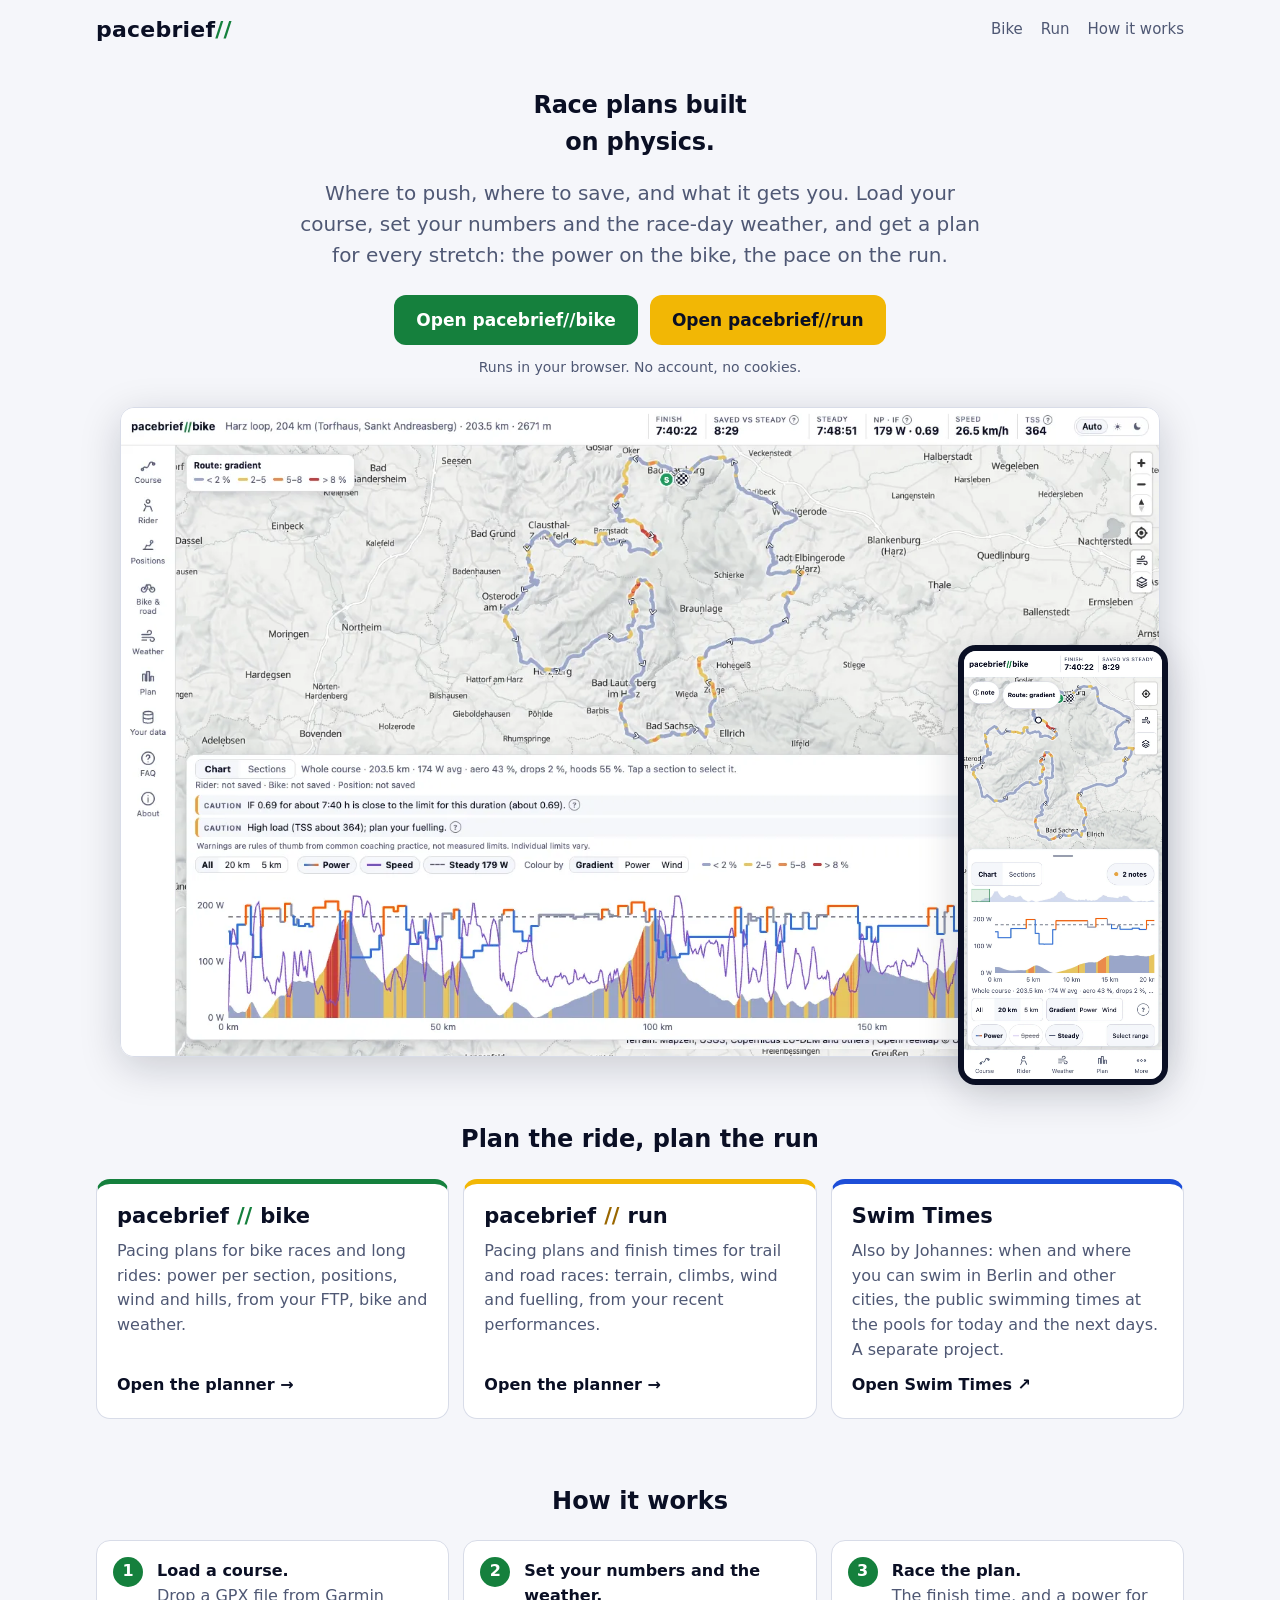
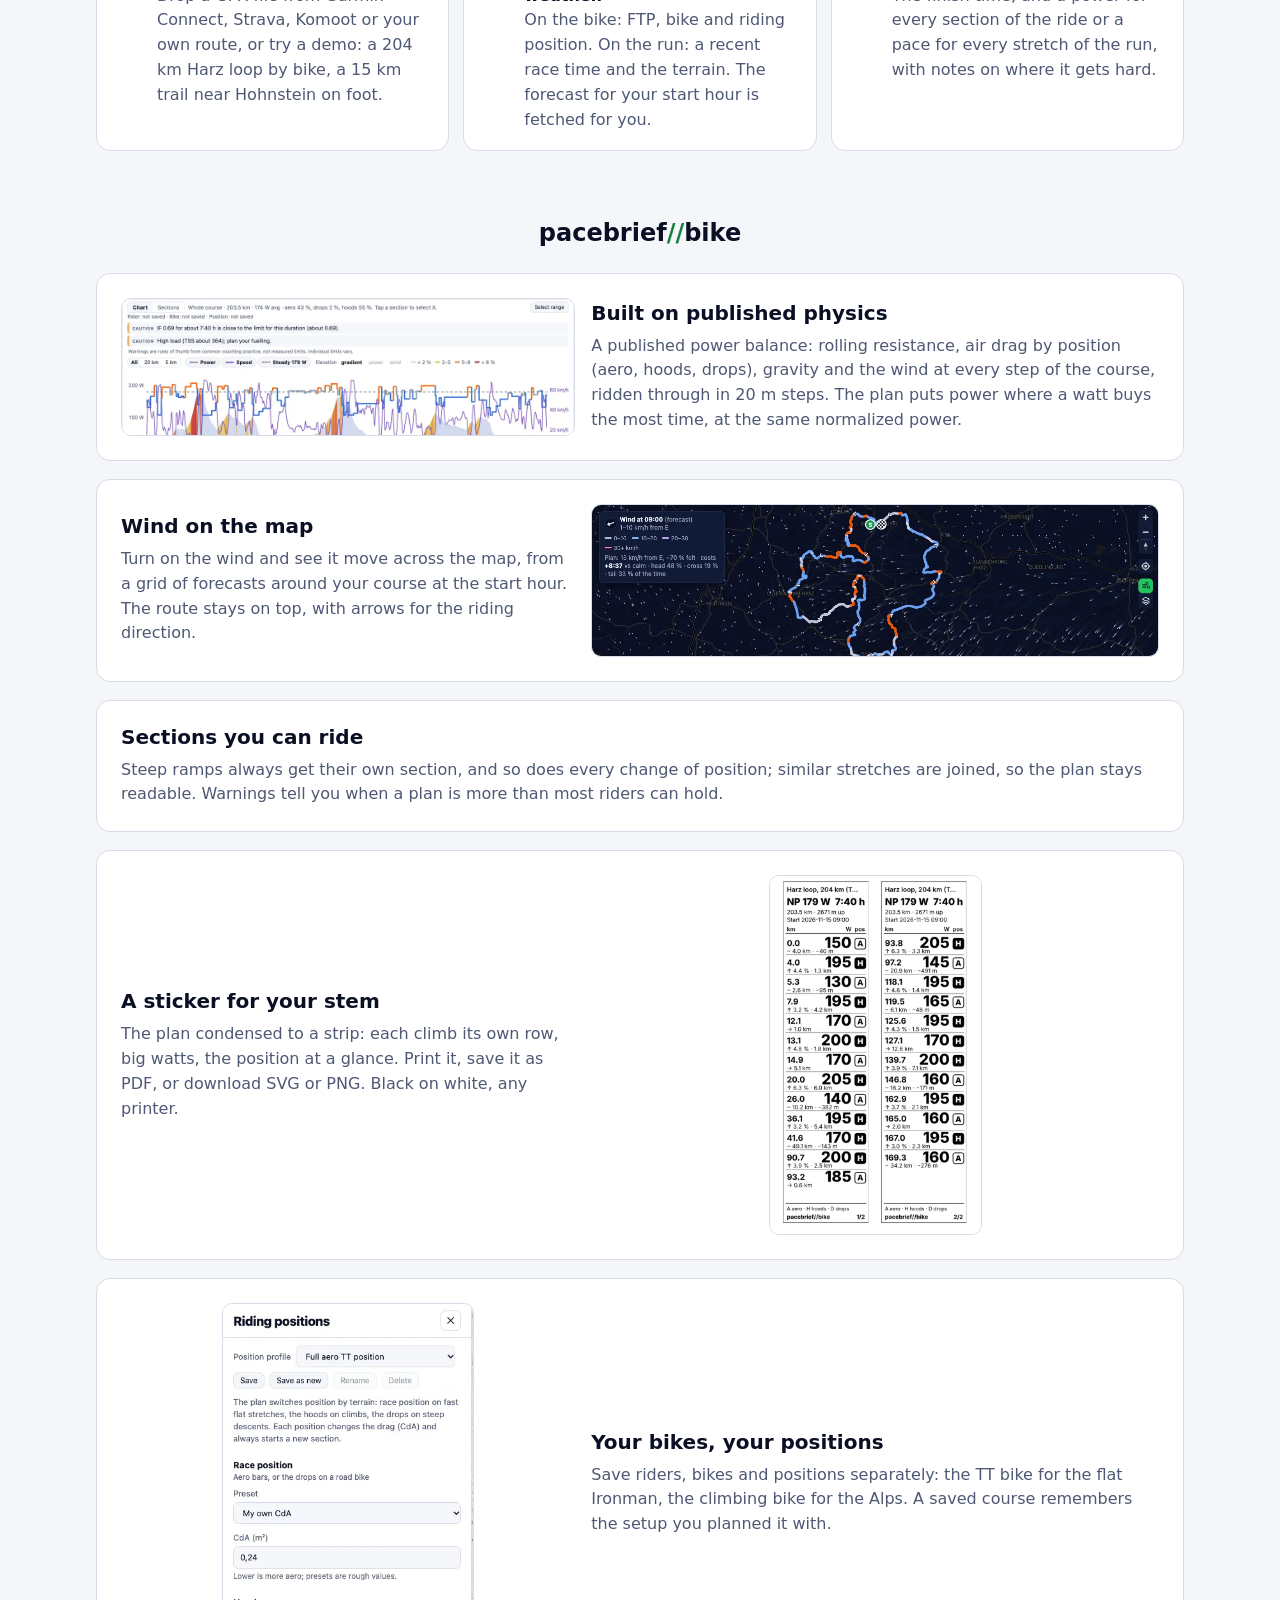
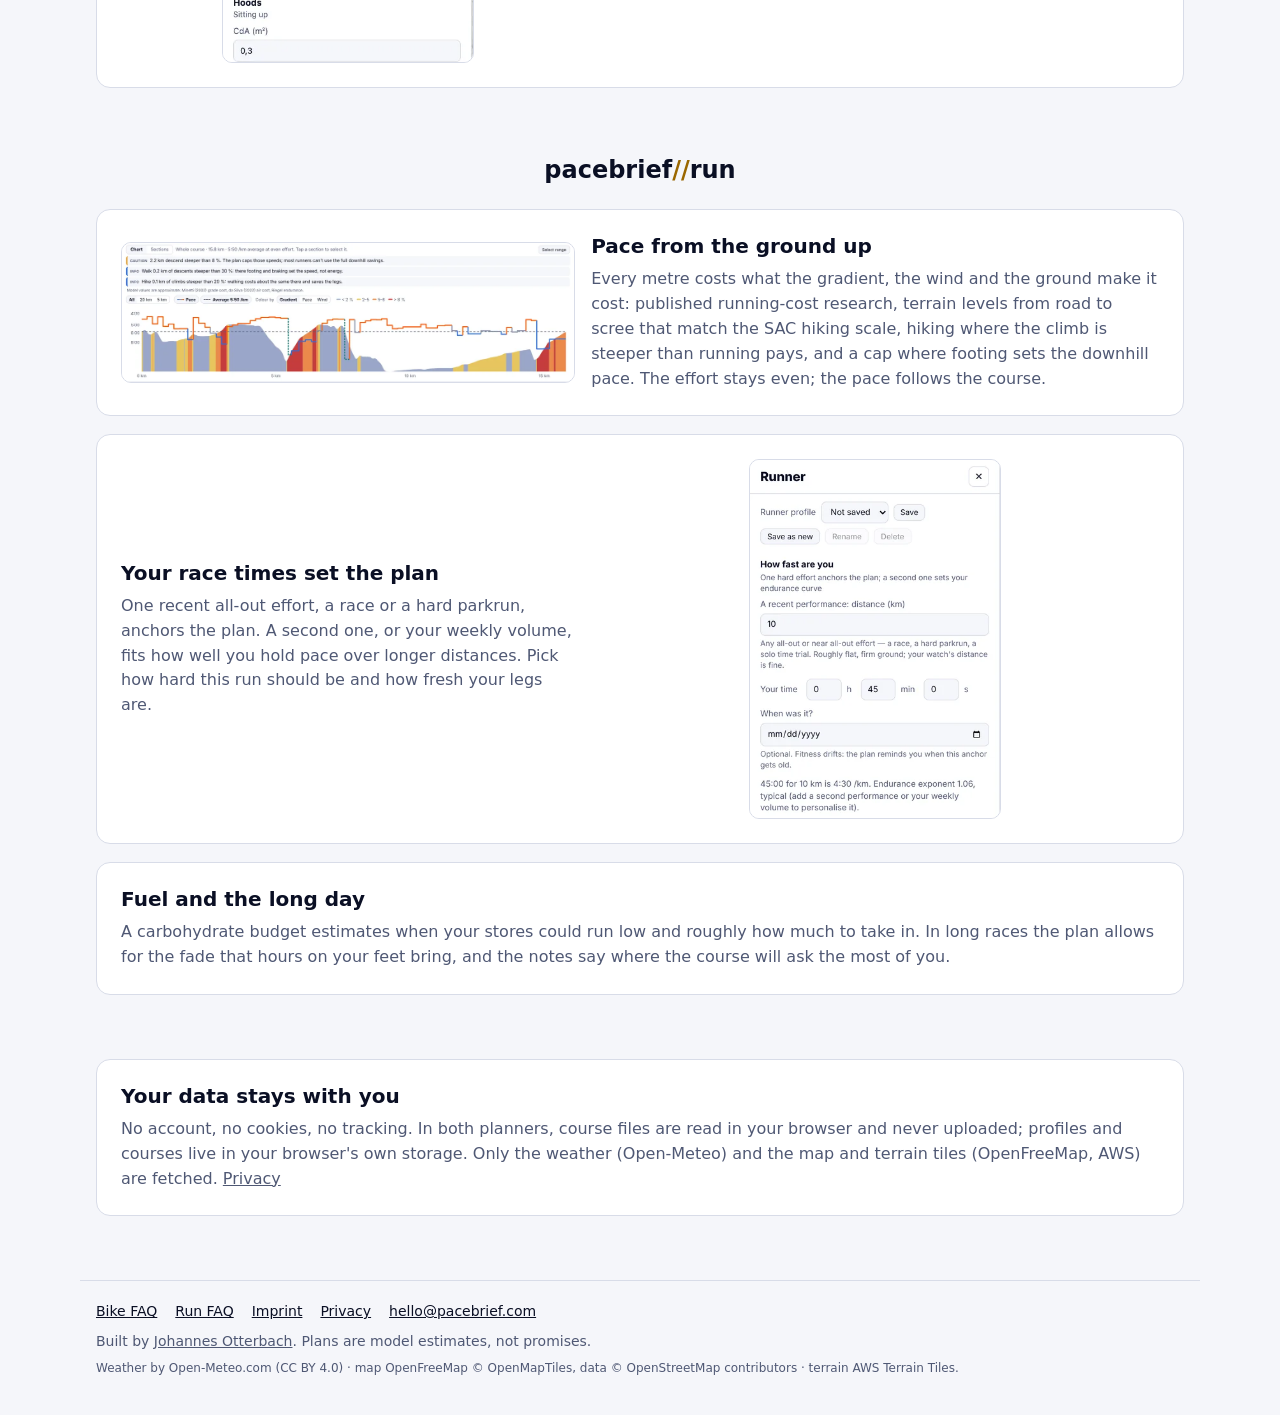
==== index.html @ e65656ad "Site 2026-11-12 (462224b)" ====
<!doctype html> <html lang="en"> <head> <meta charset="utf-8"> <meta name="viewport" content="width=device-width,initial-scale=1"> <title>Pacebrief: race plans built on physics</title> <meta http-equiv="Content-Security-Policy" content="default-src 'self'; script-src 'self'; style-src 'self' 'unsafe-inline'; img-src 'self' data:; font-src 'self'; object-src 'none'; base-uri 'self'; form-action 'self'"> <script src="shared/boot.js" data-page="landing"></script> <meta name="description" content="Pacebrief turns a course file, your numbers and the race-day weather into a pacing plan: where to push, where to save, and the finish time that gives. Runs in your browser; no account."> <meta property="og:type" content="website"> <meta property="og:title" content="Pacebrief: race plans built on physics"> <meta property="og:description" content="Where to push, where to save, and what it gets you. Pacing planners for bike races and for trail and road runs, in your browser."> <meta property="og:image" content="landing-page/img/hero-bike.webp"> <meta property="og:image:width" content="1440"> <meta property="og:image:height" content="900"> <meta name="theme-color" content="#0a0f24"> <link rel="icon" href="data:image/svg+xml,%3Csvg xmlns='http://www.w3.org/2000/svg' viewBox='0 0 32 32'%3E%3Crect width='32' height='32' rx='7' fill='%230a0f24'/%3E%3Cpath d='M9 25 15 7M17 25 23 7' stroke='%2322c55e' stroke-width='4' stroke-linecap='round'/%3E%3C/svg%3E"> <link rel="stylesheet" href="landing-page/landing.css"> </head> <body> <header class="top"> <a class="mark" href="index.html" aria-label="Pacebrief home">pacebrief<span class="s1">/</span><span class="s2">/</span></a> <nav aria-label="Apps"> <a href="bike/">Bike</a> <a href="run/">Run</a> <a href="#how">How it works</a> </nav> </header> <main> <section class="hero"> <h1>Race plans built on physics.</h1> <p class="lead">Where to push, where to save, and what it gets you. Load your course, set your numbers and the race-day weather, and get a plan for every stretch: the power on the bike, the pace on the run.</p> <div class="cta"> <a class="btn bike" href="bike/?demo">Open pacebrief//bike</a> <a class="btn run" href="run/?demo">Open pacebrief//run</a> </div> <p class="fine">Runs in your browser. No account, no cookies.</p> <figure class="shot"> <img src="landing-page/img/hero-bike.webp" width="1440" height="900" alt="pacebrief//bike on a 204 km Harz loop: the route on the map coloured by planned power, and the elevation, power and speed chart below with two caution notes."> <img class="phone" src="landing-page/img/phone-bike.webp" width="780" height="1688" alt="The same plan on a phone: map above, chart below, tab bar at the bottom." loading="lazy"> </figure> </section> <section class="apps" aria-labelledby="apps-title"> <h2 id="apps-title">Plan the ride, plan the run</h2> <div class="cards"> <a class="card bike" href="bike/"> <span class="name">pacebrief<b>//</b>bike</span> <span>Pacing plans for bike races and long rides: power per section, positions, wind and hills, from your FTP, bike and weather.</span> <span class="go">Open the planner →</span> </a> <a class="card run" href="run/"> <span class="name">pacebrief<b>//</b>run</span> <span>Pacing plans and finish times for trail and road races: terrain, climbs, wind and fuelling, from your recent performances.</span> <span class="go">Open the planner →</span> </a> <a class="card swim" href="https://berlin-swim-times.johannesotterbach.com/" target="_blank" rel="noopener"> <span class="name">Swim Times</span> <span>Also by Johannes: when and where you can swim in Berlin and other cities, the public swimming times at the pools for today and the next days. A separate project.</span> <span class="go">Open Swim Times ↗</span> </a> </div> </section> <section class="how" id="how" aria-labelledby="how-title"> <h2 id="how-title">How it works</h2> <ol class="steps"> <li><b>Load a course.</b> Drop a GPX file from Garmin Connect, Strava, Komoot or your own route, or try a demo: a 204 km Harz loop by bike, a 15 km trail near Hohnstein on foot.</li> <li><b>Set your numbers and the weather.</b> On the bike: FTP, bike and riding position. On the run: a recent race time and the terrain. The forecast for your start hour is fetched for you.</li> <li><b>Race the plan.</b> The finish time, and a power for every section of the ride or a pace for every stretch of the run, with notes on where it gets hard.</li> </ol> </section> <section class="features" aria-labelledby="bike-title"> <h2 id="bike-title" class="app-title bike">pacebrief<b>//</b>bike</h2> <article class="feature"> <div><h3>Built on published physics</h3> <p>A published power balance: rolling resistance, air drag by position (aero, hoods, drops), gravity and the wind at every step of the course, ridden through in 20 m steps. The plan puts power where a watt buys the most time, at the same normalized power.</p></div> <img src="landing-page/img/feature-plan.webp" width="1096" height="330" alt="The plan drawer: notes about intensity and load above the elevation, power and speed chart." loading="lazy"> </article> <article class="feature"> <div><h3>Wind on the map</h3> <p>Turn on the wind and see it move across the map, from a grid of forecasts around your course at the start hour. The route stays on top, with arrows for the riding direction.</p></div> <img src="landing-page/img/feature-wind.webp" width="1124" height="300" alt="Animated wind trails over a dark map of the Harz loop, with the wind legend." loading="lazy"> </article> <article class="feature"> <div><h3>Sections you can ride</h3> <p>Steep ramps always get their own section, and so does every change of position; similar stretches are joined, so the plan stays readable. Warnings tell you when a plan is more than most riders can hold.</p></div> </article> <article class="feature"> <div><h3>A sticker for your stem</h3> <p>The plan condensed to a strip: each climb its own row, big watts, the position at a glance. Print it, save it as PDF, or download SVG or PNG. Black on white, any printer.</p></div> <img class="tall" src="landing-page/img/feature-sticker.webp" width="660" height="1120" alt="Two printed stem strips for the Harz loop with km, watts and position for each row." loading="lazy"> </article> <article class="feature"> <div><h3>Your bikes, your positions</h3> <p>Save riders, bikes and positions separately: the TT bike for the flat Ironman, the climbing bike for the Alps. A saved course remembers the setup you planned it with.</p></div> <img class="tall" src="landing-page/img/feature-profiles.webp" width="392" height="560" alt="The riding positions panel with a saved position picker and the CdA fields." loading="lazy"> </article> </section> <section class="features" aria-labelledby="run-title"> <h2 id="run-title" class="app-title run">pacebrief<b>//</b>run</h2> <article class="feature"> <div><h3>Pace from the ground up</h3> <p>Every metre costs what the gradient, the wind and the ground make it cost: published running-cost research, terrain levels from road to scree that match the SAC hiking scale, hiking where the climb is steeper than running pays, and a cap where footing sets the downhill pace. The effort stays even; the pace follows the course.</p></div> <img src="landing-page/img/feature-run-plan.webp" width="1096" height="337" alt="The run plan for the 15 km Hohnstein trail: notes about steep descents and short hikes above the pace and elevation chart." loading="lazy"> </article> <article class="feature"> <div><h3>Your race times set the plan</h3> <p>One recent all-out effort, a race or a hard parkrun, anchors the plan. A second one, or your weekly volume, fits how well you hold pace over longer distances. Pick how hard this run should be and how fresh your legs are.</p></div> <img class="tall" src="landing-page/img/feature-run-runner.webp" width="392" height="560" alt="The runner panel: a recent 10 km performance in 45 minutes, and the field for a second performance." loading="lazy"> </article> <article class="feature"> <div><h3>Fuel and the long day</h3> <p>A carbohydrate budget estimates when your stores could run low and roughly how much to take in. In long races the plan allows for the fade that hours on your feet bring, and the notes say where the course will ask the most of you.</p></div> </article> </section> <section class="features" aria-label="Privacy"> <article class="feature"> <div><h3>Your data stays with you</h3> <p>No account, no cookies, no tracking. In both planners, course files are read in your browser and never uploaded; profiles and courses live in your browser's own storage. Only the weather (Open-Meteo) and the map and terrain tiles (OpenFreeMap, AWS) are fetched. <a href="privacy.html">Privacy</a></p></div> </article> </section> </main> <footer class="foot"> <nav aria-label="More"> <a href="bike/#faq">Bike FAQ</a> <a href="run/#faq">Run FAQ</a> <a href="imprint.html">Imprint</a> <a href="privacy.html">Privacy</a> <a href="mailto:hello@pacebrief.com">hello@pacebrief.com</a> </nav> <p>Built by <a href="https://johannesotterbach.com/">Johannes Otterbach</a>. Plans are model estimates, not promises.</p> <p class="credits">Weather by Open-Meteo.com (CC BY 4.0) · map OpenFreeMap © OpenMapTiles, data © OpenStreetMap contributors · terrain AWS Terrain Tiles.</p> </footer> </body> </html>
---- landing-page/landing.css ----
:root{--bg:#0a0f24;--panel:#121a36;--line:#26305a;--text:#eef1f8;--muted:#a3acc8;--bike:#22c55e;--on-bike:#0a0f24;--run:#f5c518;--on-run:#0a0f24;--run-text:#f5c518;--swim:#60a5fa;--shadow:0 10px 40px rgba(0, 0, 0, 0.45);color-scheme:dark}@media (prefers-color-scheme:light){:root:not([data-theme=dark]){--bg:#f5f6fa;--panel:#ffffff;--line:#d8dce8;--text:#0a0f24;--muted:#4f5874;--bike:#15803d;--on-bike:#ffffff;--run:#f2b705;--on-run:#0a0f24;--run-text:#9a6700;--swim:#1d4ed8;--shadow:0 10px 40px rgba(10, 15, 36, 0.18);color-scheme:light}}:root[data-theme=light]{--bg:#f5f6fa;--panel:#ffffff;--line:#d8dce8;--text:#0a0f24;--muted:#4f5874;--bike:#15803d;--on-bike:#ffffff;--run:#f2b705;--on-run:#0a0f24;--run-text:#9a6700;--swim:#1d4ed8;--shadow:0 10px 40px rgba(10, 15, 36, 0.18);color-scheme:light}*{box-sizing:border-box}html{-webkit-text-size-adjust:100%}body{margin:0;background:var(--bg);color:var(--text);font:16px/1.55 Inter,system-ui,-apple-system,"Segoe UI",Roboto,sans-serif}a{color:inherit}img{max-width:100%;height:auto;display:block}.foot,.top,main{max-width:1120px;margin:0 auto;padding:0 16px}.top{display:flex;align-items:center;justify-content:space-between;gap:16px;padding-top:18px;padding-bottom:18px}.mark{font:800 22px/1 "Inter Tight",Inter,system-ui,sans-serif;text-decoration:none;letter-spacing:.01em}.mark .s1,.mark .s2{color:var(--bike)}.top nav{display:flex;gap:18px;font-size:15px}.top nav a{text-decoration:none;color:var(--muted)}.top nav a:hover{color:var(--text)}.hero{text-align:center;padding:28px 0 8px}h1{margin:0 auto 16px;max-width:14ch;letter-spacing:-.01em}.lead{font-size:clamp(17px, 2.4vw, 20px);color:var(--muted);max-width:44rem;margin:0 auto 24px}.cta{display:flex;flex-wrap:wrap;justify-content:center;gap:12px}.btn{display:inline-flex;align-items:center;gap:8px;min-height:48px;padding:12px 22px;border-radius:12px;font-weight:700;text-decoration:none;font-size:17px}.btn.bike{background:var(--bike);color:var(--on-bike)}.btn.run{background:var(--run);color:var(--on-run)}.btn small,.card small{font-size:11px;font-weight:700;text-transform:uppercase;letter-spacing:.06em;border:1.5px solid currentColor;border-radius:999px;padding:1px 7px}.btn:hover{filter:brightness(1.06)}.btn:focus-visible,.card:focus-visible,a:focus-visible{outline:3px solid var(--swim);outline-offset:3px}.fine{font-size:14px;color:var(--muted);margin:12px 0 28px}.shot{position:relative;margin:0 auto;max-width:1040px}.shot img:first-child{border-radius:14px;border:1px solid var(--line);box-shadow:var(--shadow)}.shot .phone{position:absolute;right:-8px;bottom:-28px;width:22%;max-width:210px;border-radius:18px;border:6px solid #0a0f24;box-shadow:var(--shadow)}section{padding:56px 0 8px}h2{margin:0 0 20px;text-align:center}h3{font:800 20px/1.25 "Inter Tight",Inter,system-ui,sans-serif;margin:0 0 8px}.cards{display:grid;gap:14px;grid-template-columns:repeat(auto-fit,minmax(260px,1fr))}.card{display:flex;flex-direction:column;gap:10px;padding:20px;background:var(--panel);border:1px solid var(--line);border-top:5px solid var(--c);border-radius:14px;text-decoration:none;color:var(--muted)}.card .name{font:800 21px/1.2 "Inter Tight",Inter,system-ui,sans-serif;color:var(--text);display:flex;align-items:center;gap:8px;flex-wrap:wrap}.card .name b{color:var(--c)}.card .go{margin-top:auto;font-weight:700;color:var(--text)}.card:hover{border-color:var(--c)}.card.bike{--c:var(--bike)}.card.run{--c:var(--run)}.card.swim{--c:var(--swim)}.card.run .name small{color:var(--text)}.card.run .name b{color:var(--run-text)}.steps{list-style:none;counter-reset:s;padding:0;margin:0;display:grid;gap:14px;grid-template-columns:repeat(auto-fit,minmax(240px,1fr))}.steps li{counter-increment:s;background:var(--panel);border:1px solid var(--line);border-radius:14px;padding:18px 18px 18px 60px;position:relative;color:var(--muted)}.steps li b{color:var(--text);display:block}.steps li::before{content:counter(s);position:absolute;left:16px;top:16px;width:30px;height:30px;border-radius:50%;background:var(--bike);color:var(--on-bike);font-weight:800;display:grid;place-items:center}.features{display:grid;gap:18px}.app-title{margin-bottom:2px}.app-title b{font-weight:inherit}.app-title.bike b{color:var(--bike)}.app-title.run b{color:var(--run-text)}.feature{display:grid;gap:16px;align-items:center;background:var(--panel);border:1px solid var(--line);border-radius:14px;padding:20px}.feature p{color:var(--muted);margin:0}.feature img{border-radius:10px;border:1px solid var(--line)}.feature img.tall{max-height:360px;width:auto;justify-self:center}@media (min-width:760px){.feature{grid-template-columns:1fr 1.25fr;padding:24px}.feature:nth-child(2n)>div{order:2}.feature:not(:has(img)){grid-template-columns:1fr}}.foot{border-top:1px solid var(--line);margin-top:56px;padding-top:20px;padding-bottom:32px;color:var(--muted);font-size:14px}.foot nav{display:flex;flex-wrap:wrap;gap:8px 18px;margin-bottom:8px}.foot nav a{color:var(--text)}.foot p{margin:6px 0}.foot .credits{font-size:12px}@media (max-width:600px){.top nav{gap:14px;font-size:14px}.shot .phone{display:none}.btn{width:100%;justify-content:center}}
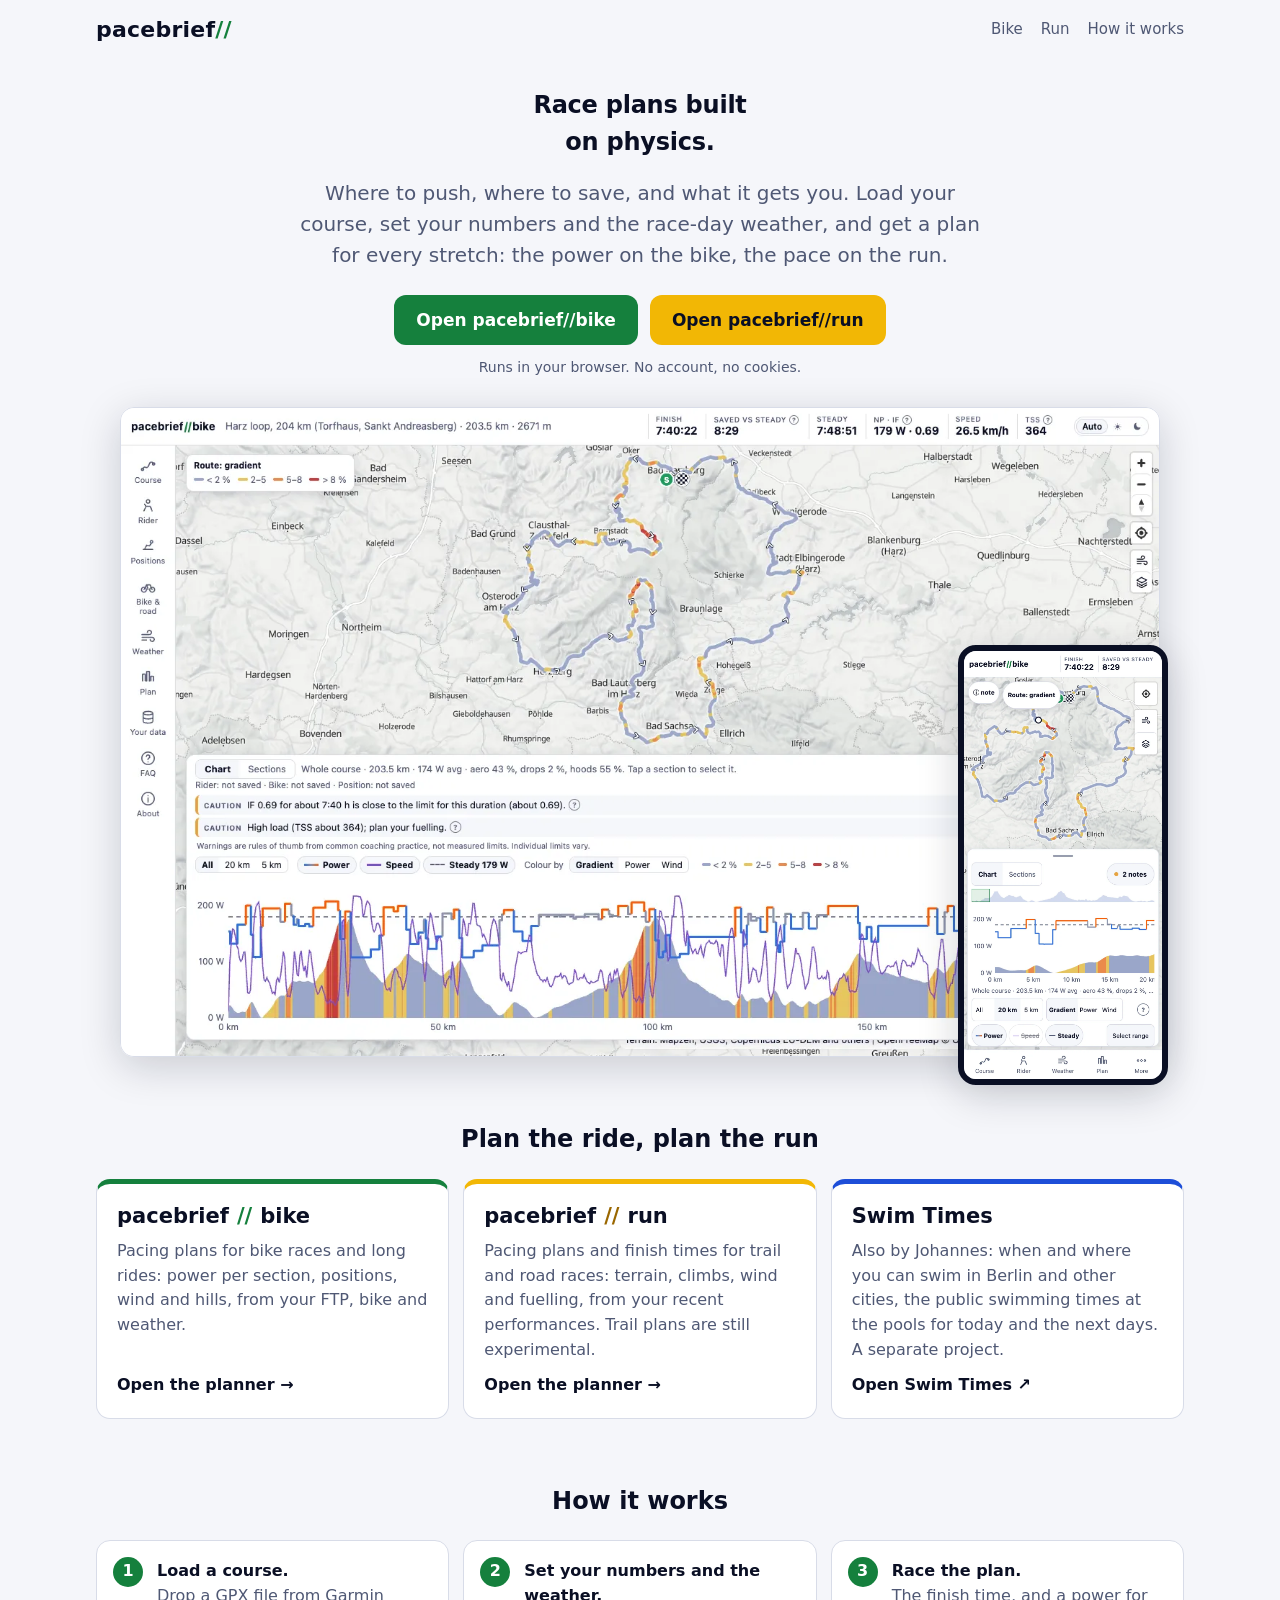
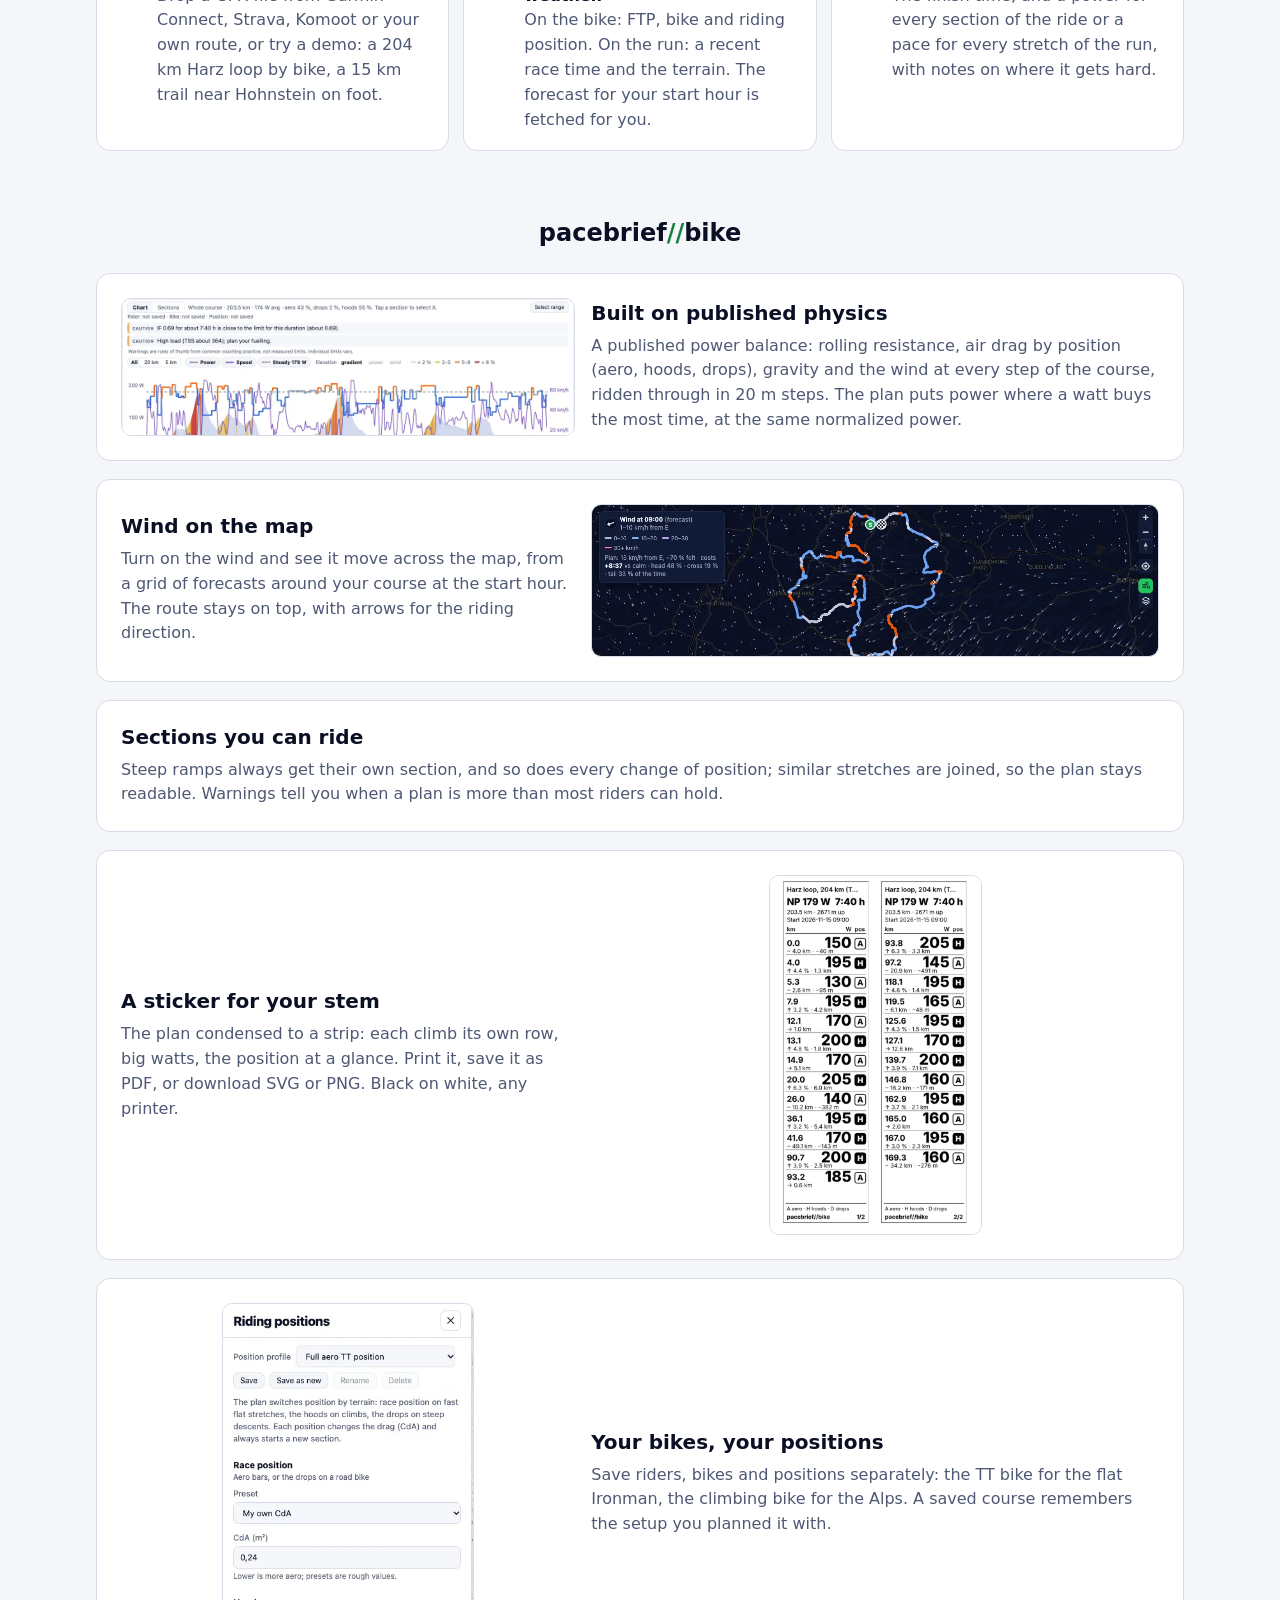
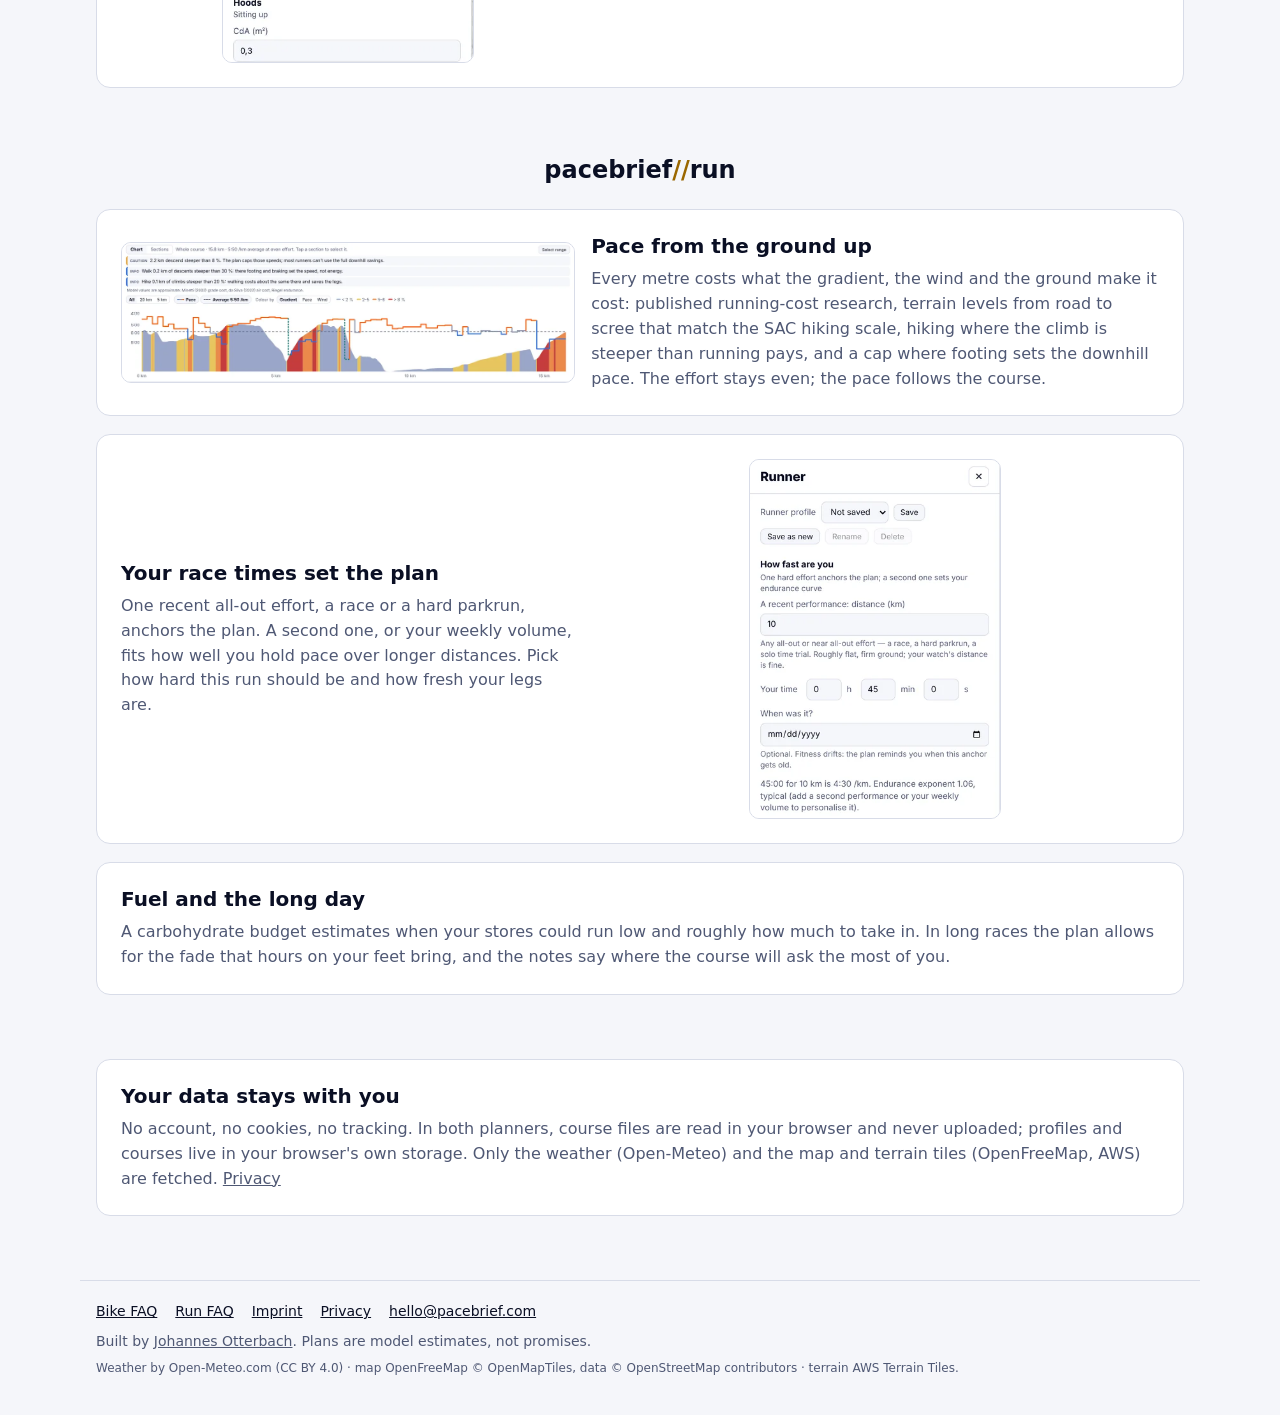
==== commit f1548f9c: "Site 2026-11-25 (b3e064f)" ====
--- a/index.html
+++ b/index.html
@@ -1 +1 @@
-<!doctype html> <html lang="en"> <head> <meta charset="utf-8"> <meta name="viewport" content="width=device-width,initial-scale=1"> <title>Pacebrief: race plans built on physics</title> <meta http-equiv="Content-Security-Policy" content="default-src 'self'; script-src 'self'; style-src 'self' 'unsafe-inline'; img-src 'self' data:; font-src 'self'; object-src 'none'; base-uri 'self'; form-action 'self'"> <script src="shared/boot.js" data-page="landing"></script> <meta name="description" content="Pacebrief turns a course file, your numbers and the race-day weather into a pacing plan: where to push, where to save, and the finish time that gives. Runs in your browser; no account."> <meta property="og:type" content="website"> <meta property="og:title" content="Pacebrief: race plans built on physics"> <meta property="og:description" content="Where to push, where to save, and what it gets you. Pacing planners for bike races and for trail and road runs, in your browser."> <meta property="og:image" content="landing-page/img/hero-bike.webp"> <meta property="og:image:width" content="1440"> <meta property="og:image:height" content="900"> <meta name="theme-color" content="#0a0f24"> <link rel="icon" href="data:image/svg+xml,%3Csvg xmlns='http://www.w3.org/2000/svg' viewBox='0 0 32 32'%3E%3Crect width='32' height='32' rx='7' fill='%230a0f24'/%3E%3Cpath d='M9 25 15 7M17 25 23 7' stroke='%2322c55e' stroke-width='4' stroke-linecap='round'/%3E%3C/svg%3E"> <link rel="stylesheet" href="landing-page/landing.css"> </head> <body> <header class="top"> <a class="mark" href="index.html" aria-label="Pacebrief home">pacebrief<span class="s1">/</span><span class="s2">/</span></a> <nav aria-label="Apps"> <a href="bike/">Bike</a> <a href="run/">Run</a> <a href="#how">How it works</a> </nav> </header> <main> <section class="hero"> <h1>Race plans built on physics.</h1> <p class="lead">Where to push, where to save, and what it gets you. Load your course, set your numbers and the race-day weather, and get a plan for every stretch: the power on the bike, the pace on the run.</p> <div class="cta"> <a class="btn bike" href="bike/?demo">Open pacebrief//bike</a> <a class="btn run" href="run/?demo">Open pacebrief//run</a> </div> <p class="fine">Runs in your browser. No account, no cookies.</p> <figure class="shot"> <img src="landing-page/img/hero-bike.webp" width="1440" height="900" alt="pacebrief//bike on a 204 km Harz loop: the route on the map coloured by planned power, and the elevation, power and speed chart below with two caution notes."> <img class="phone" src="landing-page/img/phone-bike.webp" width="780" height="1688" alt="The same plan on a phone: map above, chart below, tab bar at the bottom." loading="lazy"> </figure> </section> <section class="apps" aria-labelledby="apps-title"> <h2 id="apps-title">Plan the ride, plan the run</h2> <div class="cards"> <a class="card bike" href="bike/"> <span class="name">pacebrief<b>//</b>bike</span> <span>Pacing plans for bike races and long rides: power per section, positions, wind and hills, from your FTP, bike and weather.</span> <span class="go">Open the planner →</span> </a> <a class="card run" href="run/"> <span class="name">pacebrief<b>//</b>run</span> <span>Pacing plans and finish times for trail and road races: terrain, climbs, wind and fuelling, from your recent performances.</span> <span class="go">Open the planner →</span> </a> <a class="card swim" href="https://berlin-swim-times.johannesotterbach.com/" target="_blank" rel="noopener"> <span class="name">Swim Times</span> <span>Also by Johannes: when and where you can swim in Berlin and other cities, the public swimming times at the pools for today and the next days. A separate project.</span> <span class="go">Open Swim Times ↗</span> </a> </div> </section> <section class="how" id="how" aria-labelledby="how-title"> <h2 id="how-title">How it works</h2> <ol class="steps"> <li><b>Load a course.</b> Drop a GPX file from Garmin Connect, Strava, Komoot or your own route, or try a demo: a 204 km Harz loop by bike, a 15 km trail near Hohnstein on foot.</li> <li><b>Set your numbers and the weather.</b> On the bike: FTP, bike and riding position. On the run: a recent race time and the terrain. The forecast for your start hour is fetched for you.</li> <li><b>Race the plan.</b> The finish time, and a power for every section of the ride or a pace for every stretch of the run, with notes on where it gets hard.</li> </ol> </section> <section class="features" aria-labelledby="bike-title"> <h2 id="bike-title" class="app-title bike">pacebrief<b>//</b>bike</h2> <article class="feature"> <div><h3>Built on published physics</h3> <p>A published power balance: rolling resistance, air drag by position (aero, hoods, drops), gravity and the wind at every step of the course, ridden through in 20 m steps. The plan puts power where a watt buys the most time, at the same normalized power.</p></div> <img src="landing-page/img/feature-plan.webp" width="1096" height="330" alt="The plan drawer: notes about intensity and load above the elevation, power and speed chart." loading="lazy"> </article> <article class="feature"> <div><h3>Wind on the map</h3> <p>Turn on the wind and see it move across the map, from a grid of forecasts around your course at the start hour. The route stays on top, with arrows for the riding direction.</p></div> <img src="landing-page/img/feature-wind.webp" width="1124" height="300" alt="Animated wind trails over a dark map of the Harz loop, with the wind legend." loading="lazy"> </article> <article class="feature"> <div><h3>Sections you can ride</h3> <p>Steep ramps always get their own section, and so does every change of position; similar stretches are joined, so the plan stays readable. Warnings tell you when a plan is more than most riders can hold.</p></div> </article> <article class="feature"> <div><h3>A sticker for your stem</h3> <p>The plan condensed to a strip: each climb its own row, big watts, the position at a glance. Print it, save it as PDF, or download SVG or PNG. Black on white, any printer.</p></div> <img class="tall" src="landing-page/img/feature-sticker.webp" width="660" height="1120" alt="Two printed stem strips for the Harz loop with km, watts and position for each row." loading="lazy"> </article> <article class="feature"> <div><h3>Your bikes, your positions</h3> <p>Save riders, bikes and positions separately: the TT bike for the flat Ironman, the climbing bike for the Alps. A saved course remembers the setup you planned it with.</p></div> <img class="tall" src="landing-page/img/feature-profiles.webp" width="392" height="560" alt="The riding positions panel with a saved position picker and the CdA fields." loading="lazy"> </article> </section> <section class="features" aria-labelledby="run-title"> <h2 id="run-title" class="app-title run">pacebrief<b>//</b>run</h2> <article class="feature"> <div><h3>Pace from the ground up</h3> <p>Every metre costs what the gradient, the wind and the ground make it cost: published running-cost research, terrain levels from road to scree that match the SAC hiking scale, hiking where the climb is steeper than running pays, and a cap where footing sets the downhill pace. The effort stays even; the pace follows the course.</p></div> <img src="landing-page/img/feature-run-plan.webp" width="1096" height="337" alt="The run plan for the 15 km Hohnstein trail: notes about steep descents and short hikes above the pace and elevation chart." loading="lazy"> </article> <article class="feature"> <div><h3>Your race times set the plan</h3> <p>One recent all-out effort, a race or a hard parkrun, anchors the plan. A second one, or your weekly volume, fits how well you hold pace over longer distances. Pick how hard this run should be and how fresh your legs are.</p></div> <img class="tall" src="landing-page/img/feature-run-runner.webp" width="392" height="560" alt="The runner panel: a recent 10 km performance in 45 minutes, and the field for a second performance." loading="lazy"> </article> <article class="feature"> <div><h3>Fuel and the long day</h3> <p>A carbohydrate budget estimates when your stores could run low and roughly how much to take in. In long races the plan allows for the fade that hours on your feet bring, and the notes say where the course will ask the most of you.</p></div> </article> </section> <section class="features" aria-label="Privacy"> <article class="feature"> <div><h3>Your data stays with you</h3> <p>No account, no cookies, no tracking. In both planners, course files are read in your browser and never uploaded; profiles and courses live in your browser's own storage. Only the weather (Open-Meteo) and the map and terrain tiles (OpenFreeMap, AWS) are fetched. <a href="privacy.html">Privacy</a></p></div> </article> </section> </main> <footer class="foot"> <nav aria-label="More"> <a href="bike/#faq">Bike FAQ</a> <a href="run/#faq">Run FAQ</a> <a href="imprint.html">Imprint</a> <a href="privacy.html">Privacy</a> <a href="mailto:hello@pacebrief.com">hello@pacebrief.com</a> </nav> <p>Built by <a href="https://johannesotterbach.com/">Johannes Otterbach</a>. Plans are model estimates, not promises.</p> <p class="credits">Weather by Open-Meteo.com (CC BY 4.0) · map OpenFreeMap © OpenMapTiles, data © OpenStreetMap contributors · terrain AWS Terrain Tiles.</p> </footer> </body> </html> +<!doctype html> <html lang="en"> <head> <meta charset="utf-8"> <meta name="viewport" content="width=device-width,initial-scale=1"> <title>Pacebrief: race plans built on physics</title> <meta http-equiv="Content-Security-Policy" content="default-src 'self'; script-src 'self'; style-src 'self' 'unsafe-inline'; img-src 'self' data:; font-src 'self'; object-src 'none'; base-uri 'self'; form-action 'self'"> <script src="shared/boot.js" data-page="landing"></script> <meta name="description" content="Pacebrief turns a course file, your numbers and the race-day weather into a pacing plan: where to push, where to save, and the finish time that gives. Runs in your browser; no account."> <meta property="og:type" content="website"> <meta property="og:title" content="Pacebrief: race plans built on physics"> <meta property="og:description" content="Where to push, where to save, and what it gets you. Pacing planners for bike races and for trail and road runs, in your browser."> <meta property="og:image" content="landing-page/img/hero-bike.webp"> <meta property="og:image:width" content="1440"> <meta property="og:image:height" content="900"> <meta name="theme-color" content="#0a0f24"> <link rel="icon" href="data:image/svg+xml,%3Csvg xmlns='http://www.w3.org/2000/svg' viewBox='0 0 32 32'%3E%3Crect width='32' height='32' rx='7' fill='%230a0f24'/%3E%3Cpath d='M9 25 15 7M17 25 23 7' stroke='%2322c55e' stroke-width='4' stroke-linecap='round'/%3E%3C/svg%3E"> <link rel="stylesheet" href="landing-page/landing.css"> </head> <body> <header class="top"> <a class="mark" href="index.html" aria-label="Pacebrief home">pacebrief<span class="s1">/</span><span class="s2">/</span></a> <nav aria-label="Apps"> <a href="bike/">Bike</a> <a href="run/">Run</a> <a href="#how">How it works</a> </nav> </header> <main> <section class="hero"> <h1>Race plans built on physics.</h1> <p class="lead">Where to push, where to save, and what it gets you. Load your course, set your numbers and the race-day weather, and get a plan for every stretch: the power on the bike, the pace on the run.</p> <div class="cta"> <a class="btn bike" href="bike/?demo">Open pacebrief//bike</a> <a class="btn run" href="run/?demo">Open pacebrief//run</a> </div> <p class="fine">Runs in your browser. No account, no cookies.</p> <figure class="shot"> <img src="landing-page/img/hero-bike.webp" width="1440" height="900" alt="pacebrief//bike on a 204 km Harz loop: the route on the map coloured by planned power, and the elevation, power and speed chart below with two caution notes."> <img class="phone" src="landing-page/img/phone-bike.webp" width="780" height="1688" alt="The same plan on a phone: map above, chart below, tab bar at the bottom." loading="lazy"> </figure> </section> <section class="apps" aria-labelledby="apps-title"> <h2 id="apps-title">Plan the ride, plan the run</h2> <div class="cards"> <a class="card bike" href="bike/"> <span class="name">pacebrief<b>//</b>bike</span> <span>Pacing plans for bike races and long rides: power per section, positions, wind and hills, from your FTP, bike and weather.</span> <span class="go">Open the planner →</span> </a> <a class="card run" href="run/"> <span class="name">pacebrief<b>//</b>run</span> <span>Pacing plans and finish times for trail and road races: terrain, climbs, wind and fuelling, from your recent performances. Trail plans are still experimental.</span> <span class="go">Open the planner →</span> </a> <a class="card swim" href="https://berlin-swim-times.johannesotterbach.com/" target="_blank" rel="noopener"> <span class="name">Swim Times</span> <span>Also by Johannes: when and where you can swim in Berlin and other cities, the public swimming times at the pools for today and the next days. A separate project.</span> <span class="go">Open Swim Times ↗</span> </a> </div> </section> <section class="how" id="how" aria-labelledby="how-title"> <h2 id="how-title">How it works</h2> <ol class="steps"> <li><b>Load a course.</b> Drop a GPX file from Garmin Connect, Strava, Komoot or your own route, or try a demo: a 204 km Harz loop by bike, a 15 km trail near Hohnstein on foot.</li> <li><b>Set your numbers and the weather.</b> On the bike: FTP, bike and riding position. On the run: a recent race time and the terrain. The forecast for your start hour is fetched for you.</li> <li><b>Race the plan.</b> The finish time, and a power for every section of the ride or a pace for every stretch of the run, with notes on where it gets hard.</li> </ol> </section> <section class="features" aria-labelledby="bike-title"> <h2 id="bike-title" class="app-title bike">pacebrief<b>//</b>bike</h2> <article class="feature"> <div><h3>Built on published physics</h3> <p>A published power balance: rolling resistance, air drag by position (aero, hoods, drops), gravity and the wind at every step of the course, ridden through in 20 m steps. The plan puts power where a watt buys the most time, at the same normalized power.</p></div> <img src="landing-page/img/feature-plan.webp" width="1096" height="330" alt="The plan drawer: notes about intensity and load above the elevation, power and speed chart." loading="lazy"> </article> <article class="feature"> <div><h3>Wind on the map</h3> <p>Turn on the wind and see it move across the map, from a grid of forecasts around your course at the start hour. The route stays on top, with arrows for the riding direction.</p></div> <img src="landing-page/img/feature-wind.webp" width="1124" height="300" alt="Animated wind trails over a dark map of the Harz loop, with the wind legend." loading="lazy"> </article> <article class="feature"> <div><h3>Sections you can ride</h3> <p>Steep ramps always get their own section, and so does every change of position; similar stretches are joined, so the plan stays readable. Warnings tell you when a plan is more than most riders can hold.</p></div> </article> <article class="feature"> <div><h3>A sticker for your stem</h3> <p>The plan condensed to a strip: each climb its own row, big watts, the position at a glance. Print it, save it as PDF, or download SVG or PNG. Black on white, any printer.</p></div> <img class="tall" src="landing-page/img/feature-sticker.webp" width="660" height="1120" alt="Two printed stem strips for the Harz loop with km, watts and position for each row." loading="lazy"> </article> <article class="feature"> <div><h3>Your bikes, your positions</h3> <p>Save riders, bikes and positions separately: the TT bike for the flat Ironman, the climbing bike for the Alps. A saved course remembers the setup you planned it with.</p></div> <img class="tall" src="landing-page/img/feature-profiles.webp" width="392" height="560" alt="The riding positions panel with a saved position picker and the CdA fields." loading="lazy"> </article> </section> <section class="features" aria-labelledby="run-title"> <h2 id="run-title" class="app-title run">pacebrief<b>//</b>run</h2> <article class="feature"> <div><h3>Pace from the ground up</h3> <p>Every metre costs what the gradient, the wind and the ground make it cost: published running-cost research, terrain levels from road to scree that match the SAC hiking scale, hiking where the climb is steeper than running pays, and a cap where footing sets the downhill pace. The effort stays even; the pace follows the course.</p></div> <img src="landing-page/img/feature-run-plan.webp" width="1096" height="337" alt="The run plan for the 15 km Hohnstein trail: notes about steep descents and short hikes above the pace and elevation chart." loading="lazy"> </article> <article class="feature"> <div><h3>Your race times set the plan</h3> <p>One recent all-out effort, a race or a hard parkrun, anchors the plan. A second one, or your weekly volume, fits how well you hold pace over longer distances. Pick how hard this run should be and how fresh your legs are.</p></div> <img class="tall" src="landing-page/img/feature-run-runner.webp" width="392" height="560" alt="The runner panel: a recent 10 km performance in 45 minutes, and the field for a second performance." loading="lazy"> </article> <article class="feature"> <div><h3>Fuel and the long day</h3> <p>A carbohydrate budget estimates when your stores could run low and roughly how much to take in. In long races the plan allows for the fade that hours on your feet bring, and the notes say where the course will ask the most of you.</p></div> </article> </section> <section class="features" aria-label="Privacy"> <article class="feature"> <div><h3>Your data stays with you</h3> <p>No account, no cookies, no tracking. In both planners, course files are read in your browser and never uploaded; profiles and courses live in your browser's own storage. Only the weather (Open-Meteo) and the map and terrain tiles (OpenFreeMap, AWS) are fetched. <a href="privacy.html">Privacy</a></p></div> </article> </section> </main> <footer class="foot"> <nav aria-label="More"> <a href="bike/#faq">Bike FAQ</a> <a href="run/#faq">Run FAQ</a> <a href="imprint.html">Imprint</a> <a href="privacy.html">Privacy</a> <a href="mailto:hello@pacebrief.com">hello@pacebrief.com</a> </nav> <p>Built by <a href="https://johannesotterbach.com/">Johannes Otterbach</a>. Plans are model estimates, not promises.</p> <p class="credits">Weather by Open-Meteo.com (CC BY 4.0) · map OpenFreeMap © OpenMapTiles, data © OpenStreetMap contributors · terrain AWS Terrain Tiles.</p> </footer> </body> </html> 
